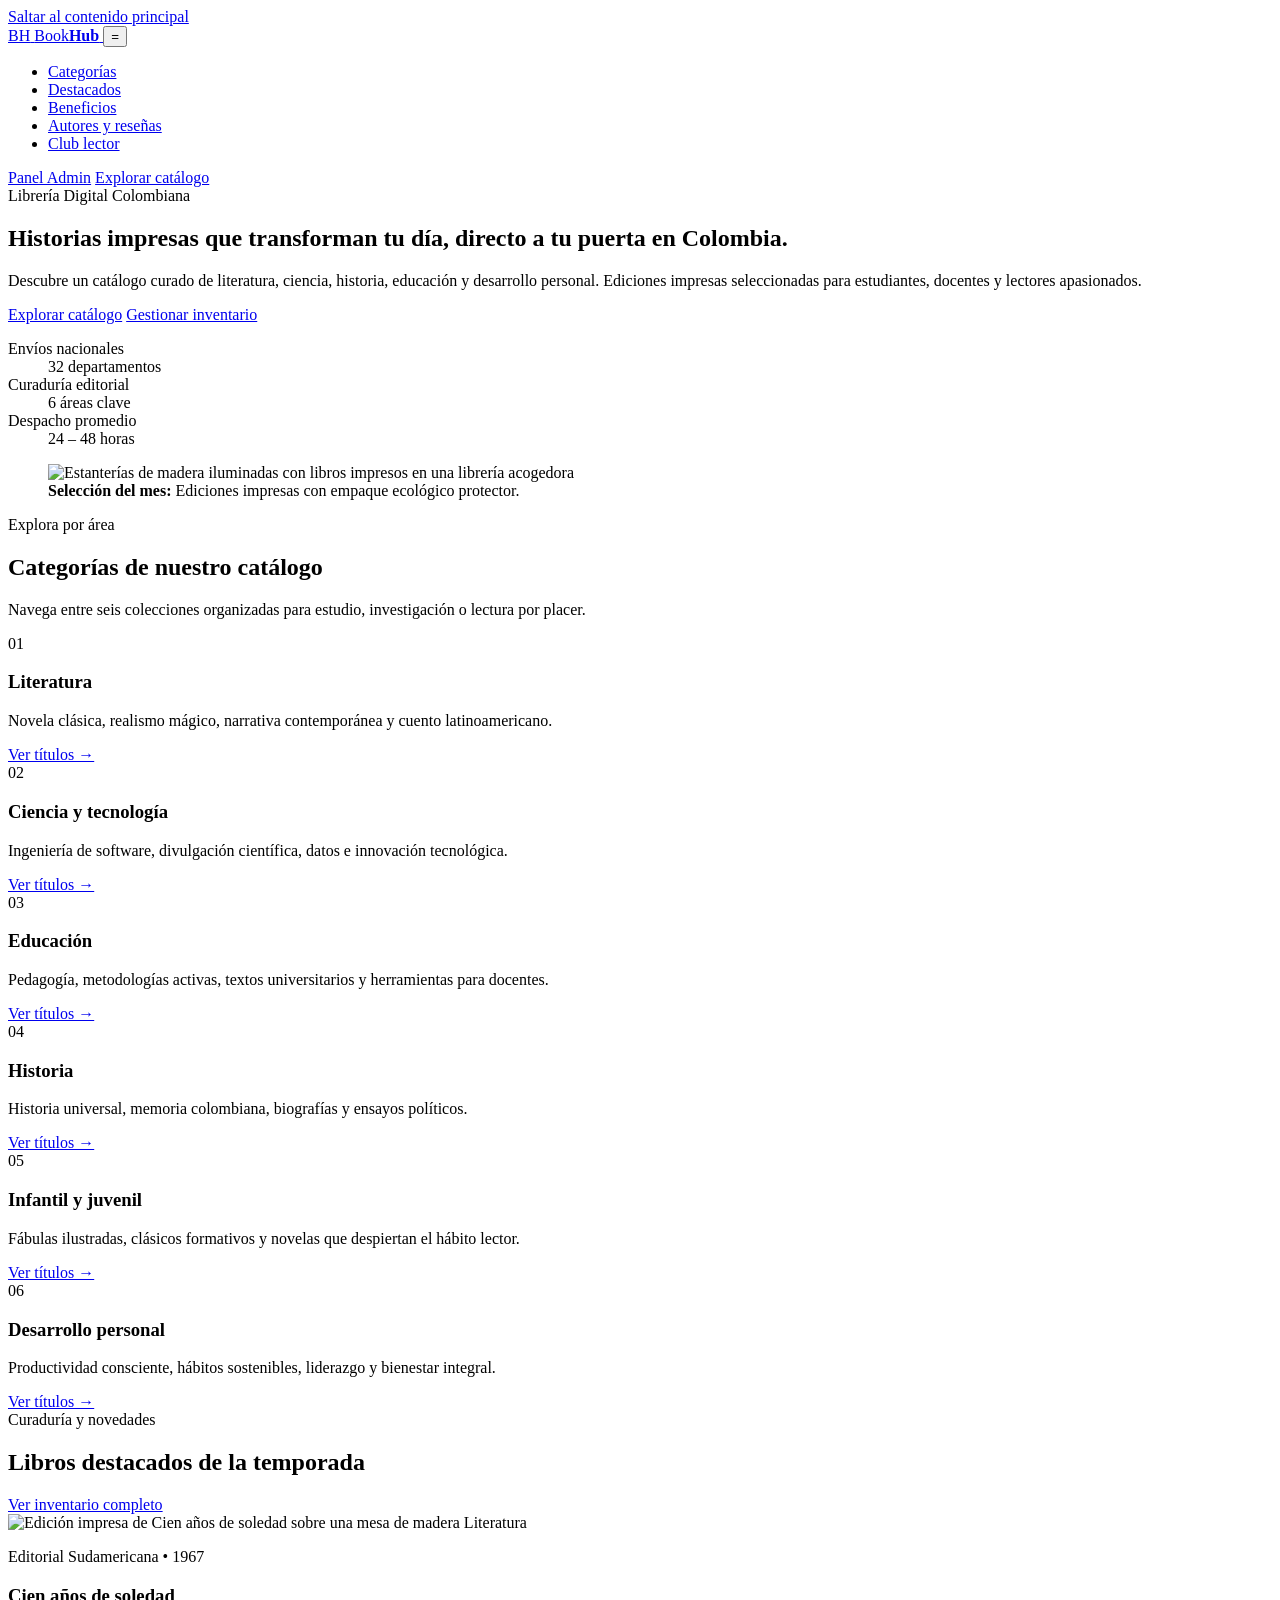
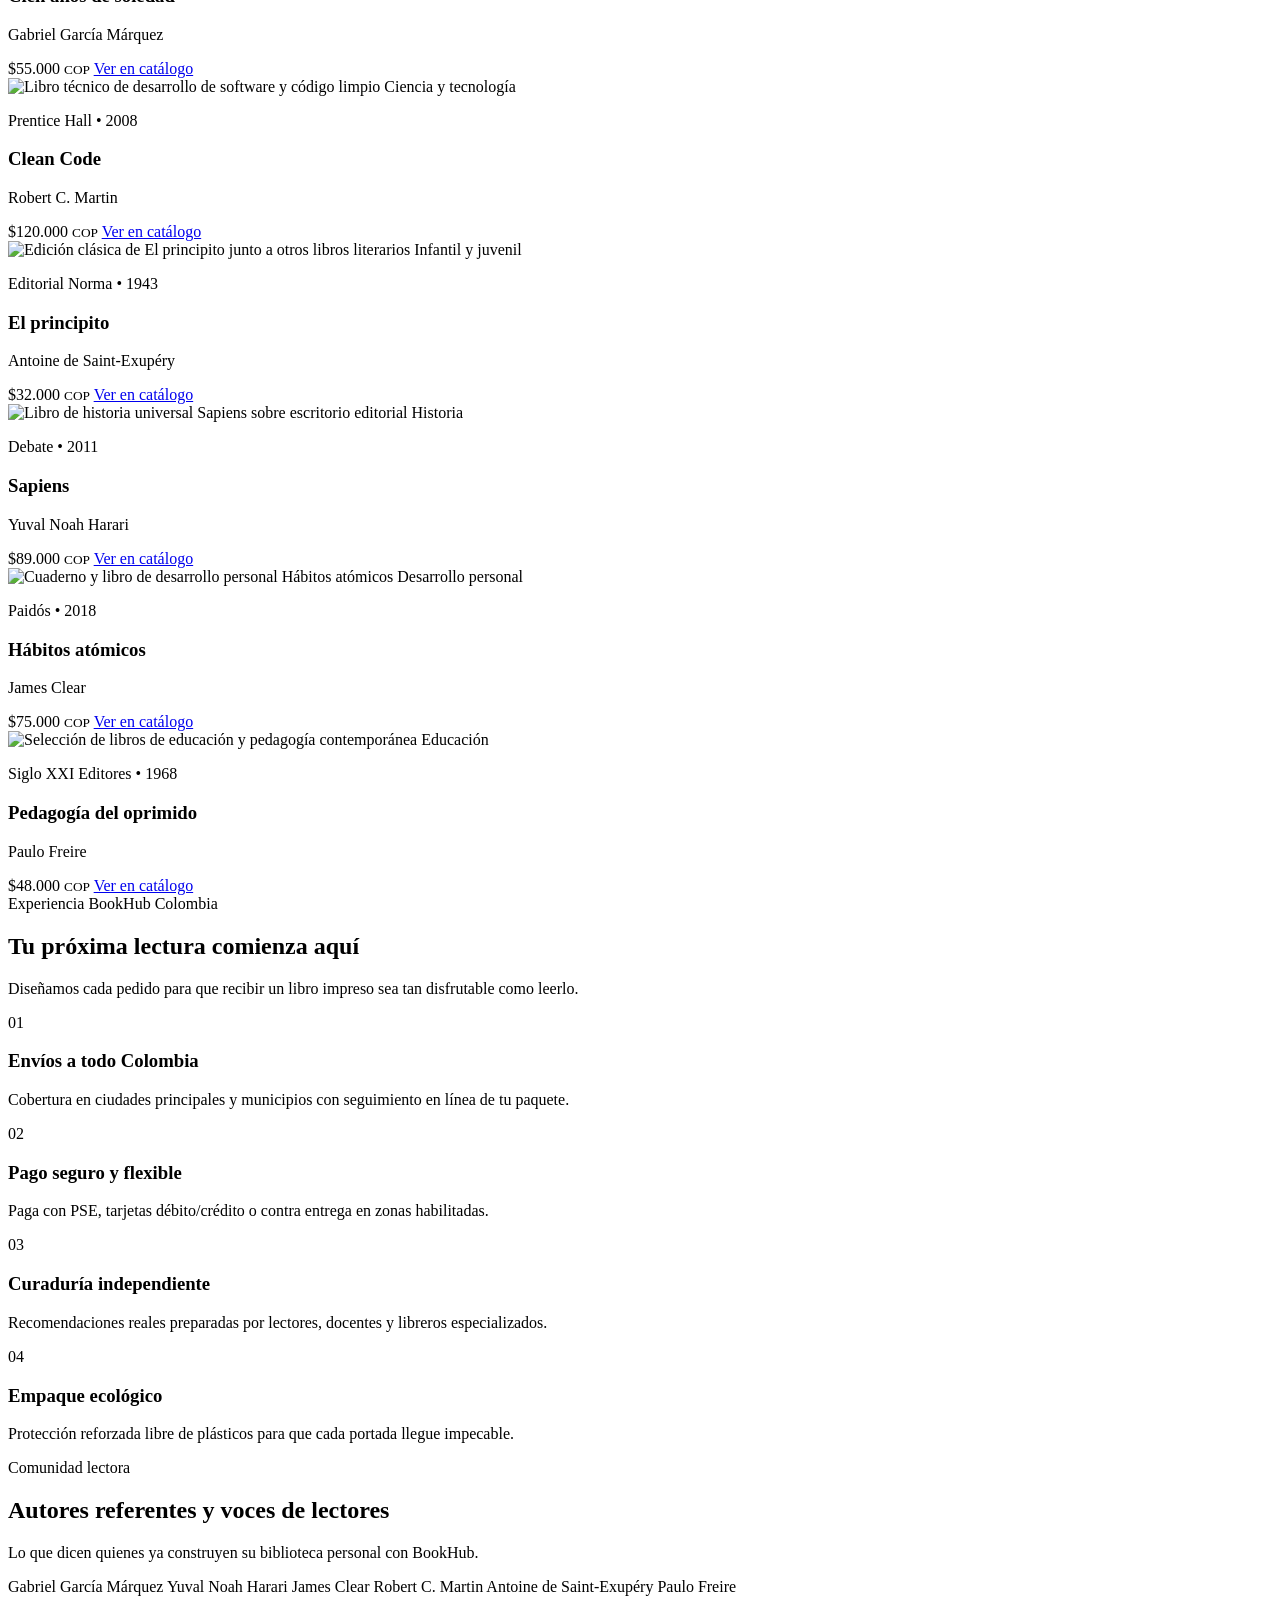
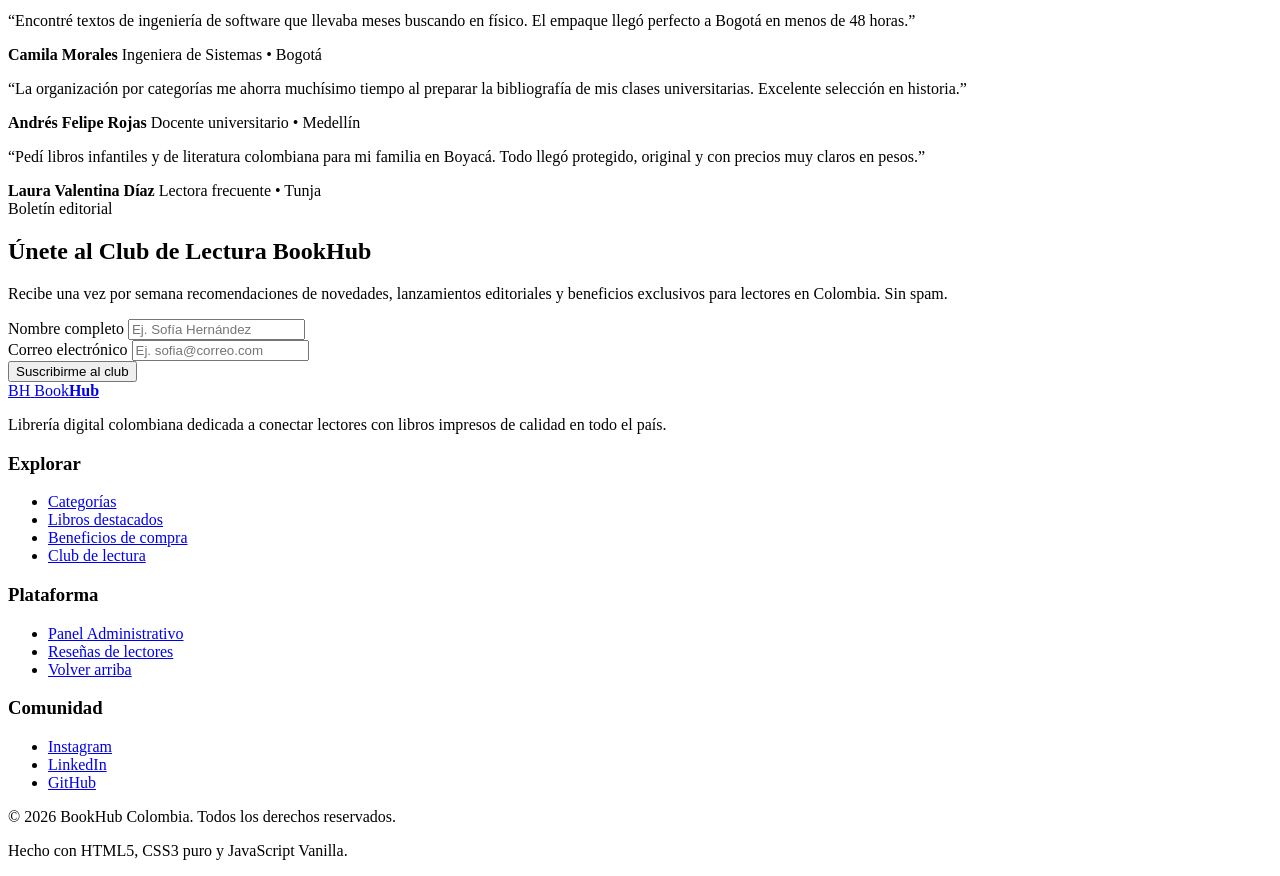
==== index.html @ 0e3d7b78 "feat: index.html" ====
<!DOCTYPE html>
<html lang="es">
<head>
  <meta charset="UTF-8">
  <meta name="viewport" content="width=device-width, initial-scale=1.0">
  <meta name="description" content="BookHub: librería digital colombiana de libros impresos. Explora literatura, ciencia, historia, educación y desarrollo personal con envíos a todo Colombia.">
  <title>BookHub | Librería Digital Colombiana</title>

  <!-- Google Fonts: Playfair Display (Serif editorial) + Plus Jakarta Sans (UI limpia) -->
  <link rel="preconnect" href="https://fonts.googleapis.com">
  <link rel="preconnect" href="https://fonts.gstatic.com" crossorigin>
  <link href="https://fonts.googleapis.com/css2?family=Playfair+Display:ital,wght@0,600;0,700;1,600&family=Plus+Jakarta+Sans:wght@400;500;600;700&display=swap" rel="stylesheet">

  <link rel="stylesheet" href="styles.css">
</head>
<body>
  <a href="#contenido-principal" class="skip-link">Saltar al contenido principal</a>

  <!-- HEADER -->
  <header class="site-header" id="inicio">
    <div class="container header-inner">
      <a href="index.html" class="brand-logo" aria-label="BookHub - Inicio">
        <span class="brand-mark" aria-hidden="true">BH</span>
        <span class="brand-text">Book<strong>Hub</strong></span>
      </a>

      <button
        type="button"
        class="menu-toggle"
        id="landing-menu-toggle"
        aria-label="Abrir menú de navegación"
        aria-expanded="false"
        aria-controls="landing-nav"
      >
        <span class="menu-toggle-icon" aria-hidden="true">=</span>
      </button>

      <nav class="main-nav" id="landing-nav" aria-label="Navegación principal">
        <ul class="nav-list">
          <li><a href="#categorias" class="nav-link">Categorías</a></li>
          <li><a href="#destacados" class="nav-link">Destacados</a></li>
          <li><a href="#beneficios" class="nav-link">Beneficios</a></li>
          <li><a href="#resenas" class="nav-link">Autores y reseñas</a></li>
          <li><a href="#suscripcion" class="nav-link">Club lector</a></li>
        </ul>

        <div class="nav-actions">
          <a href="dashboard.html" class="btn btn-outline btn-sm">Panel Admin</a>
          <a href="#destacados" class="btn btn-primary btn-sm">Explorar catálogo</a>
        </div>
      </nav>
    </div>
  </header>

  <!-- CONTENIDO PRINCIPAL -->
  <main id="contenido-principal">
    <!-- HERO EDITORIAL -->
    <section class="hero-section" aria-labelledby="hero-titulo">
      <div class="container hero-grid">
        <div class="hero-content">
          <span class="eyebrow">Librería Digital Colombiana</span>
          <h1 id="hero-titulo" class="hero-title">
            Historias impresas que transforman tu día, directo a tu puerta en Colombia.
          </h1>
          <p class="hero-subtitle">
            Descubre un catálogo curado de literatura, ciencia, historia, educación y desarrollo personal.
            Ediciones impresas seleccionadas para estudiantes, docentes y lectores apasionados.
          </p>

          <div class="hero-actions">
            <a href="#destacados" class="btn btn-primary">Explorar catálogo</a>
            <a href="dashboard.html" class="btn btn-secondary">Gestionar inventario</a>
          </div>

          <dl class="hero-metrics" aria-label="Indicadores de confianza de BookHub">
            <div class="metric-item">
              <dt>Envíos nacionales</dt>
              <dd>32 departamentos</dd>
            </div>
            <div class="metric-item">
              <dt>Curaduría editorial</dt>
              <dd>6 áreas clave</dd>
            </div>
            <div class="metric-item">
              <dt>Despacho promedio</dt>
              <dd>24 – 48 horas</dd>
            </div>
          </dl>
        </div>

        <figure class="hero-media">
          <img
            src="https://images.unsplash.com/photo-1507842217343-583bb7270b66?auto=format&fit=crop&w=1000&q=80"
            alt="Estanterías de madera iluminadas con libros impresos en una librería acogedora"
            class="hero-image"
            width="600"
            height="720"
          >
          <figcaption class="hero-caption">
            <strong>Selección del mes:</strong> Ediciones impresas con empaque ecológico protector.
          </figcaption>
        </figure>
      </div>
    </section>

    <!-- CATEGORÍAS (6 GÉNEROS OBLIGATORIOS) -->
    <section class="section section-surface" id="categorias" aria-labelledby="categorias-titulo">
      <div class="container">
        <div class="section-header">
          <span class="eyebrow">Explora por área</span>
          <h2 id="categorias-titulo" class="section-title">Categorías de nuestro catálogo</h2>
          <p class="section-description">
            Navega entre seis colecciones organizadas para estudio, investigación o lectura por placer.
          </p>
        </div>

        <div class="categories-grid">
          <article class="category-card">
            <span class="category-icon" aria-hidden="true">01</span>
            <h3 class="category-title">Literatura</h3>
            <p class="category-text">Novela clásica, realismo mágico, narrativa contemporánea y cuento latinoamericano.</p>
            <a href="#destacados" class="category-link">Ver títulos &rarr;</a>
          </article>

          <article class="category-card">
            <span class="category-icon" aria-hidden="true">02</span>
            <h3 class="category-title">Ciencia y tecnología</h3>
            <p class="category-text">Ingeniería de software, divulgación científica, datos e innovación tecnológica.</p>
            <a href="#destacados" class="category-link">Ver títulos &rarr;</a>
          </article>

          <article class="category-card">
            <span class="category-icon" aria-hidden="true">03</span>
            <h3 class="category-title">Educación</h3>
            <p class="category-text">Pedagogía, metodologías activas, textos universitarios y herramientas para docentes.</p>
            <a href="#destacados" class="category-link">Ver títulos &rarr;</a>
          </article>

          <article class="category-card">
            <span class="category-icon" aria-hidden="true">04</span>
            <h3 class="category-title">Historia</h3>
            <p class="category-text">Historia universal, memoria colombiana, biografías y ensayos políticos.</p>
            <a href="#destacados" class="category-link">Ver títulos &rarr;</a>
          </article>

          <article class="category-card">
            <span class="category-icon" aria-hidden="true">05</span>
            <h3 class="category-title">Infantil y juvenil</h3>
            <p class="category-text">Fábulas ilustradas, clásicos formativos y novelas que despiertan el hábito lector.</p>
            <a href="#destacados" class="category-link">Ver títulos &rarr;</a>
          </article>

          <article class="category-card">
            <span class="category-icon" aria-hidden="true">06</span>
            <h3 class="category-title">Desarrollo personal</h3>
            <p class="category-text">Productividad consciente, hábitos sostenibles, liderazgo y bienestar integral.</p>
            <a href="#destacados" class="category-link">Ver títulos &rarr;</a>
          </article>
        </div>
      </div>
    </section>

    <!-- LIBROS DESTACADOS Y NOVEDADES -->
    <section class="section" id="destacados" aria-labelledby="destacados-titulo">
      <div class="container">
        <div class="section-header section-header-split">
          <div>
            <span class="eyebrow">Curaduría y novedades</span>
            <h2 id="destacados-titulo" class="section-title">Libros destacados de la temporada</h2>
          </div>
          <a href="dashboard.html" class="btn btn-outline">Ver inventario completo</a>
        </div>

        <div class="books-grid">
          <article class="book-card">
            <div class="book-cover-wrapper">
              <img
                src="https://images.unsplash.com/photo-1544947950-fa07a98d237f?auto=format&fit=crop&w=600&q=80"
                alt="Edición impresa de Cien años de soledad sobre una mesa de madera"
                class="book-cover"
                loading="lazy"
              >
              <span class="book-badge">Literatura</span>
            </div>
            <div class="book-body">
              <p class="book-meta">Editorial Sudamericana &bull; 1967</p>
              <h3 class="book-title">Cien años de soledad</h3>
              <p class="book-author">Gabriel García Márquez</p>
              <div class="book-footer">
                <span class="book-price">$55.000 <small>COP</small></span>
                <a href="dashboard.html" class="btn btn-primary btn-xs">Ver en catálogo</a>
              </div>
            </div>
          </article>

          <article class="book-card">
            <div class="book-cover-wrapper">
              <img
                src="https://images.unsplash.com/photo-1515879218367-8466d910aaa4?auto=format&fit=crop&w=600&q=80"
                alt="Libro técnico de desarrollo de software y código limpio"
                class="book-cover"
                loading="lazy"
              >
              <span class="book-badge">Ciencia y tecnología</span>
            </div>
            <div class="book-body">
              <p class="book-meta">Prentice Hall &bull; 2008</p>
              <h3 class="book-title">Clean Code</h3>
              <p class="book-author">Robert C. Martin</p>
              <div class="book-footer">
                <span class="book-price">$120.000 <small>COP</small></span>
                <a href="dashboard.html" class="btn btn-primary btn-xs">Ver en catálogo</a>
              </div>
            </div>
          </article>

          <article class="book-card">
            <div class="book-cover-wrapper">
              <img
                src="https://images.unsplash.com/photo-1512820790803-83ca734da794?auto=format&fit=crop&w=600&q=80"
                alt="Edición clásica de El principito junto a otros libros literarios"
                class="book-cover"
                loading="lazy"
              >
              <span class="book-badge">Infantil y juvenil</span>
            </div>
            <div class="book-body">
              <p class="book-meta">Editorial Norma &bull; 1943</p>
              <h3 class="book-title">El principito</h3>
              <p class="book-author">Antoine de Saint-Exupéry</p>
              <div class="book-footer">
                <span class="book-price">$32.000 <small>COP</small></span>
                <a href="dashboard.html" class="btn btn-primary btn-xs">Ver en catálogo</a>
              </div>
            </div>
          </article>

          <article class="book-card">
            <div class="book-cover-wrapper">
              <img
                src="https://images.unsplash.com/photo-1461360370896-922624d12aa1?auto=format&fit=crop&w=600&q=80"
                alt="Libro de historia universal Sapiens sobre escritorio editorial"
                class="book-cover"
                loading="lazy"
              >
              <span class="book-badge">Historia</span>
            </div>
            <div class="book-body">
              <p class="book-meta">Debate &bull; 2011</p>
              <h3 class="book-title">Sapiens</h3>
              <p class="book-author">Yuval Noah Harari</p>
              <div class="book-footer">
                <span class="book-price">$89.000 <small>COP</small></span>
                <a href="dashboard.html" class="btn btn-primary btn-xs">Ver en catálogo</a>
              </div>
            </div>
          </article>

          <article class="book-card">
            <div class="book-cover-wrapper">
              <img
                src="https://images.unsplash.com/photo-1455390582262-044cdead277a?auto=format&fit=crop&w=600&q=80"
                alt="Cuaderno y libro de desarrollo personal Hábitos atómicos"
                class="book-cover"
                loading="lazy"
              >
              <span class="book-badge">Desarrollo personal</span>
            </div>
            <div class="book-body">
              <p class="book-meta">Paidós &bull; 2018</p>
              <h3 class="book-title">Hábitos atómicos</h3>
              <p class="book-author">James Clear</p>
              <div class="book-footer">
                <span class="book-price">$75.000 <small>COP</small></span>
                <a href="dashboard.html" class="btn btn-primary btn-xs">Ver en catálogo</a>
              </div>
            </div>
          </article>

          <article class="book-card">
            <div class="book-cover-wrapper">
              <img
                src="https://images.unsplash.com/photo-1524995997946-a1c2e315a42f?auto=format&fit=crop&w=600&q=80"
                alt="Selección de libros de educación y pedagogía contemporánea"
                class="book-cover"
                loading="lazy"
              >
              <span class="book-badge">Educación</span>
            </div>
            <div class="book-body">
              <p class="book-meta">Siglo XXI Editores &bull; 1968</p>
              <h3 class="book-title">Pedagogía del oprimido</h3>
              <p class="book-author">Paulo Freire</p>
              <div class="book-footer">
                <span class="book-price">$48.000 <small>COP</small></span>
                <a href="dashboard.html" class="btn btn-primary btn-xs">Ver en catálogo</a>
              </div>
            </div>
          </article>
        </div>
      </div>
    </section>

    <!-- BLOQUE: TU PRÓXIMA LECTURA COMIENZA AQUÍ -->
    <section class="section section-dark" id="beneficios" aria-labelledby="beneficios-titulo">
      <div class="container">
        <div class="section-header section-header-center">
          <span class="eyebrow eyebrow-light">Experiencia BookHub Colombia</span>
          <h2 id="beneficios-titulo" class="section-title">Tu próxima lectura comienza aquí</h2>
          <p class="section-description">
            Diseñamos cada pedido para que recibir un libro impreso sea tan disfrutable como leerlo.
          </p>
        </div>

        <div class="benefits-grid">
          <article class="benefit-card">
            <span class="benefit-number" aria-hidden="true">01</span>
            <h3 class="benefit-title">Envíos a todo Colombia</h3>
            <p class="benefit-text">Cobertura en ciudades principales y municipios con seguimiento en línea de tu paquete.</p>
          </article>

          <article class="benefit-card">
            <span class="benefit-number" aria-hidden="true">02</span>
            <h3 class="benefit-title">Pago seguro y flexible</h3>
            <p class="benefit-text">Paga con PSE, tarjetas débito/crédito o contra entrega en zonas habilitadas.</p>
          </article>

          <article class="benefit-card">
            <span class="benefit-number" aria-hidden="true">03</span>
            <h3 class="benefit-title">Curaduría independiente</h3>
            <p class="benefit-text">Recomendaciones reales preparadas por lectores, docentes y libreros especializados.</p>
          </article>

          <article class="benefit-card">
            <span class="benefit-number" aria-hidden="true">04</span>
            <h3 class="benefit-title">Empaque ecológico</h3>
            <p class="benefit-text">Protección reforzada libre de plásticos para que cada portada llegue impecable.</p>
          </article>
        </div>
      </div>
    </section>

    <!-- AUTORES Y RESEÑAS DE LECTORES -->
    <section class="section section-surface" id="resenas" aria-labelledby="resenas-titulo">
      <div class="container">
        <div class="section-header">
          <span class="eyebrow">Comunidad lectora</span>
          <h2 id="resenas-titulo" class="section-title">Autores referentes y voces de lectores</h2>
          <p class="section-description">
            Lo que dicen quienes ya construyen su biblioteca personal con BookHub.
          </p>
        </div>

        <div class="authors-strip" aria-label="Autores destacados en el catálogo">
          <span class="author-pill">Gabriel García Márquez</span>
          <span class="author-pill">Yuval Noah Harari</span>
          <span class="author-pill">James Clear</span>
          <span class="author-pill">Robert C. Martin</span>
          <span class="author-pill">Antoine de Saint-Exupéry</span>
          <span class="author-pill">Paulo Freire</span>
        </div>

        <div class="reviews-grid">
          <article class="review-card">
            <p class="review-quote">
              “Encontré textos de ingeniería de software que llevaba meses buscando en físico. El empaque llegó perfecto a Bogotá en menos de 48 horas.”
            </p>
            <footer class="review-author">
              <strong>Camila Morales</strong>
              <span>Ingeniera de Sistemas &bull; Bogotá</span>
            </footer>
          </article>

          <article class="review-card">
            <p class="review-quote">
              “La organización por categorías me ahorra muchísimo tiempo al preparar la bibliografía de mis clases universitarias. Excelente selección en historia.”
            </p>
            <footer class="review-author">
              <strong>Andrés Felipe Rojas</strong>
              <span>Docente universitario &bull; Medellín</span>
            </footer>
          </article>

          <article class="review-card">
            <p class="review-quote">
              “Pedí libros infantiles y de literatura colombiana para mi familia en Boyacá. Todo llegó protegido, original y con precios muy claros en pesos.”
            </p>
            <footer class="review-author">
              <strong>Laura Valentina Díaz</strong>
              <span>Lectora frecuente &bull; Tunja</span>
            </footer>
          </article>
        </div>
      </div>
    </section>

    <!-- FORMULARIO DE SUSCRIPCIÓN -->
    <section class="section" id="suscripcion" aria-labelledby="suscripcion-titulo">
      <div class="container">
        <div class="newsletter-box">
          <div class="newsletter-content">
            <span class="eyebrow">Boletín editorial</span>
            <h2 id="suscripcion-titulo" class="section-title">Únete al Club de Lectura BookHub</h2>
            <p class="section-description">
              Recibe una vez por semana recomendaciones de novedades, lanzamientos editoriales y beneficios exclusivos para lectores en Colombia. Sin spam.
            </p>
          </div>

          <form class="newsletter-form" id="form-suscripcion" novalidate>
            <div class="form-group">
              <label for="suscriptor-nombre" class="form-label">Nombre completo</label>
              <input
                type="text"
                id="suscriptor-nombre"
                name="nombre"
                class="form-input"
                placeholder="Ej. Sofía Hernández"
                minlength="3"
                required
                aria-describedby="error-nombre"
              >
              <span class="form-error" id="error-nombre" role="alert"></span>
            </div>

            <div class="form-group">
              <label for="suscriptor-correo" class="form-label">Correo electrónico</label>
              <input
                type="email"
                id="suscriptor-correo"
                name="correo"
                class="form-input"
                placeholder="Ej. sofia@correo.com"
                required
                aria-describedby="error-correo"
              >
              <span class="form-error" id="error-correo" role="alert"></span>
            </div>

            <button type="submit" class="btn btn-primary btn-block">Suscribirme al club</button>
          </form>
        </div>
      </div>
    </section>
  </main>

  <!-- FOOTER -->
  <footer class="site-footer">
    <div class="container footer-grid">
      <div class="footer-brand">
        <a href="index.html" class="brand-logo brand-logo-light">
          <span class="brand-mark" aria-hidden="true">BH</span>
          <span class="brand-text">Book<strong>Hub</strong></span>
        </a>
        <p class="footer-description">
          Librería digital colombiana dedicada a conectar lectores con libros impresos de calidad en todo el país.
        </p>
      </div>

      <div class="footer-col">
        <h3 class="footer-heading">Explorar</h3>
        <ul class="footer-links">
          <li><a href="#categorias">Categorías</a></li>
          <li><a href="#destacados">Libros destacados</a></li>
          <li><a href="#beneficios">Beneficios de compra</a></li>
          <li><a href="#suscripcion">Club de lectura</a></li>
        </ul>
      </div>

      <div class="footer-col">
        <h3 class="footer-heading">Plataforma</h3>
        <ul class="footer-links">
          <li><a href="dashboard.html">Panel Administrativo</a></li>
          <li><a href="#resenas">Reseñas de lectores</a></li>
          <li><a href="#inicio">Volver arriba</a></li>
        </ul>
      </div>

      <div class="footer-col">
        <h3 class="footer-heading">Comunidad</h3>
        <ul class="footer-links">
          <li><a href="https://instagram.com" target="_blank" rel="noopener noreferrer">Instagram</a></li>
          <li><a href="https://linkedin.com" target="_blank" rel="noopener noreferrer">LinkedIn</a></li>
          <li><a href="https://github.com" target="_blank" rel="noopener noreferrer">GitHub</a></li>
        </ul>
      </div>
    </div>

    <div class="container footer-bottom">
      <p>&copy; 2026 BookHub Colombia. Todos los derechos reservados.</p>
      <p>Hecho con HTML5, CSS3 puro y JavaScript Vanilla.</p>
    </div>
  </footer>

  <!-- CONTENEDOR DE NOTIFICACIONES TOAST -->
  <div class="toast-container" id="toast-container" aria-live="polite" aria-atomic="true"></div>

  <script src="landing.js" defer></script>
</body>
</html>
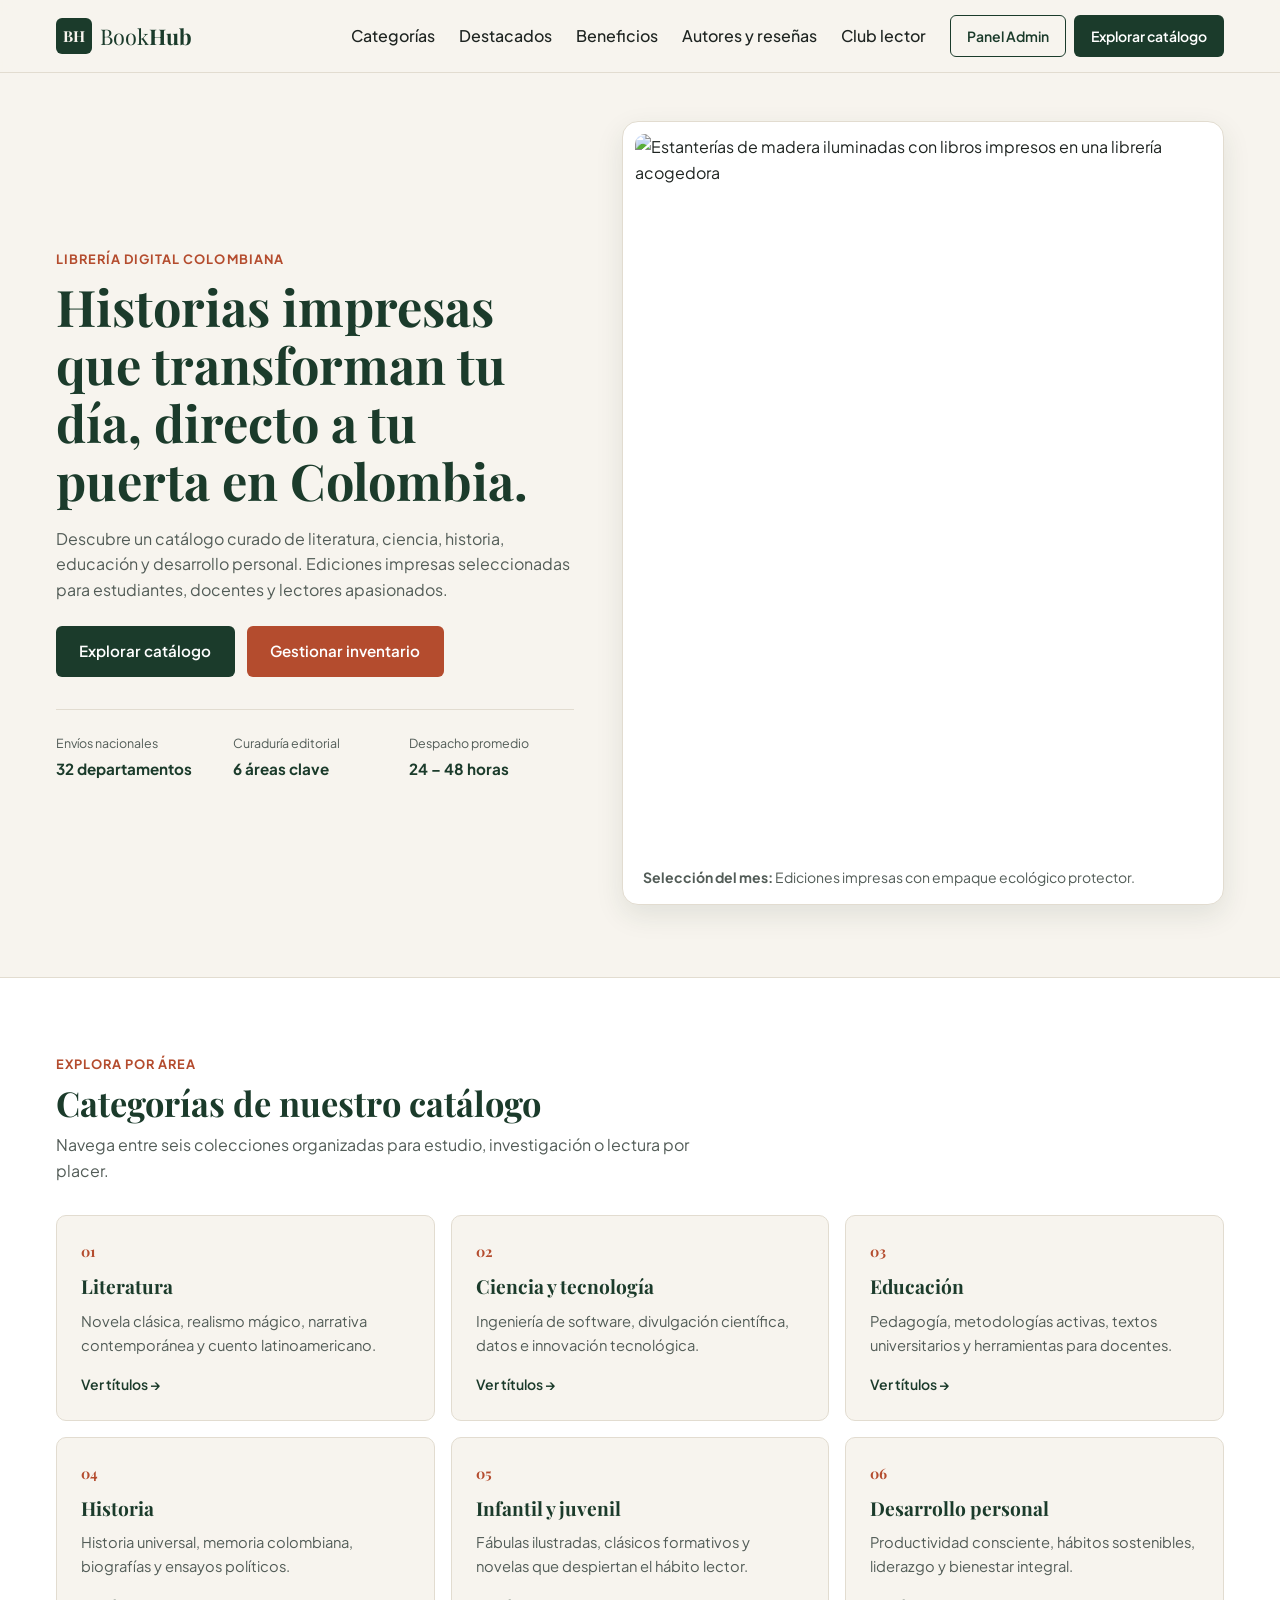
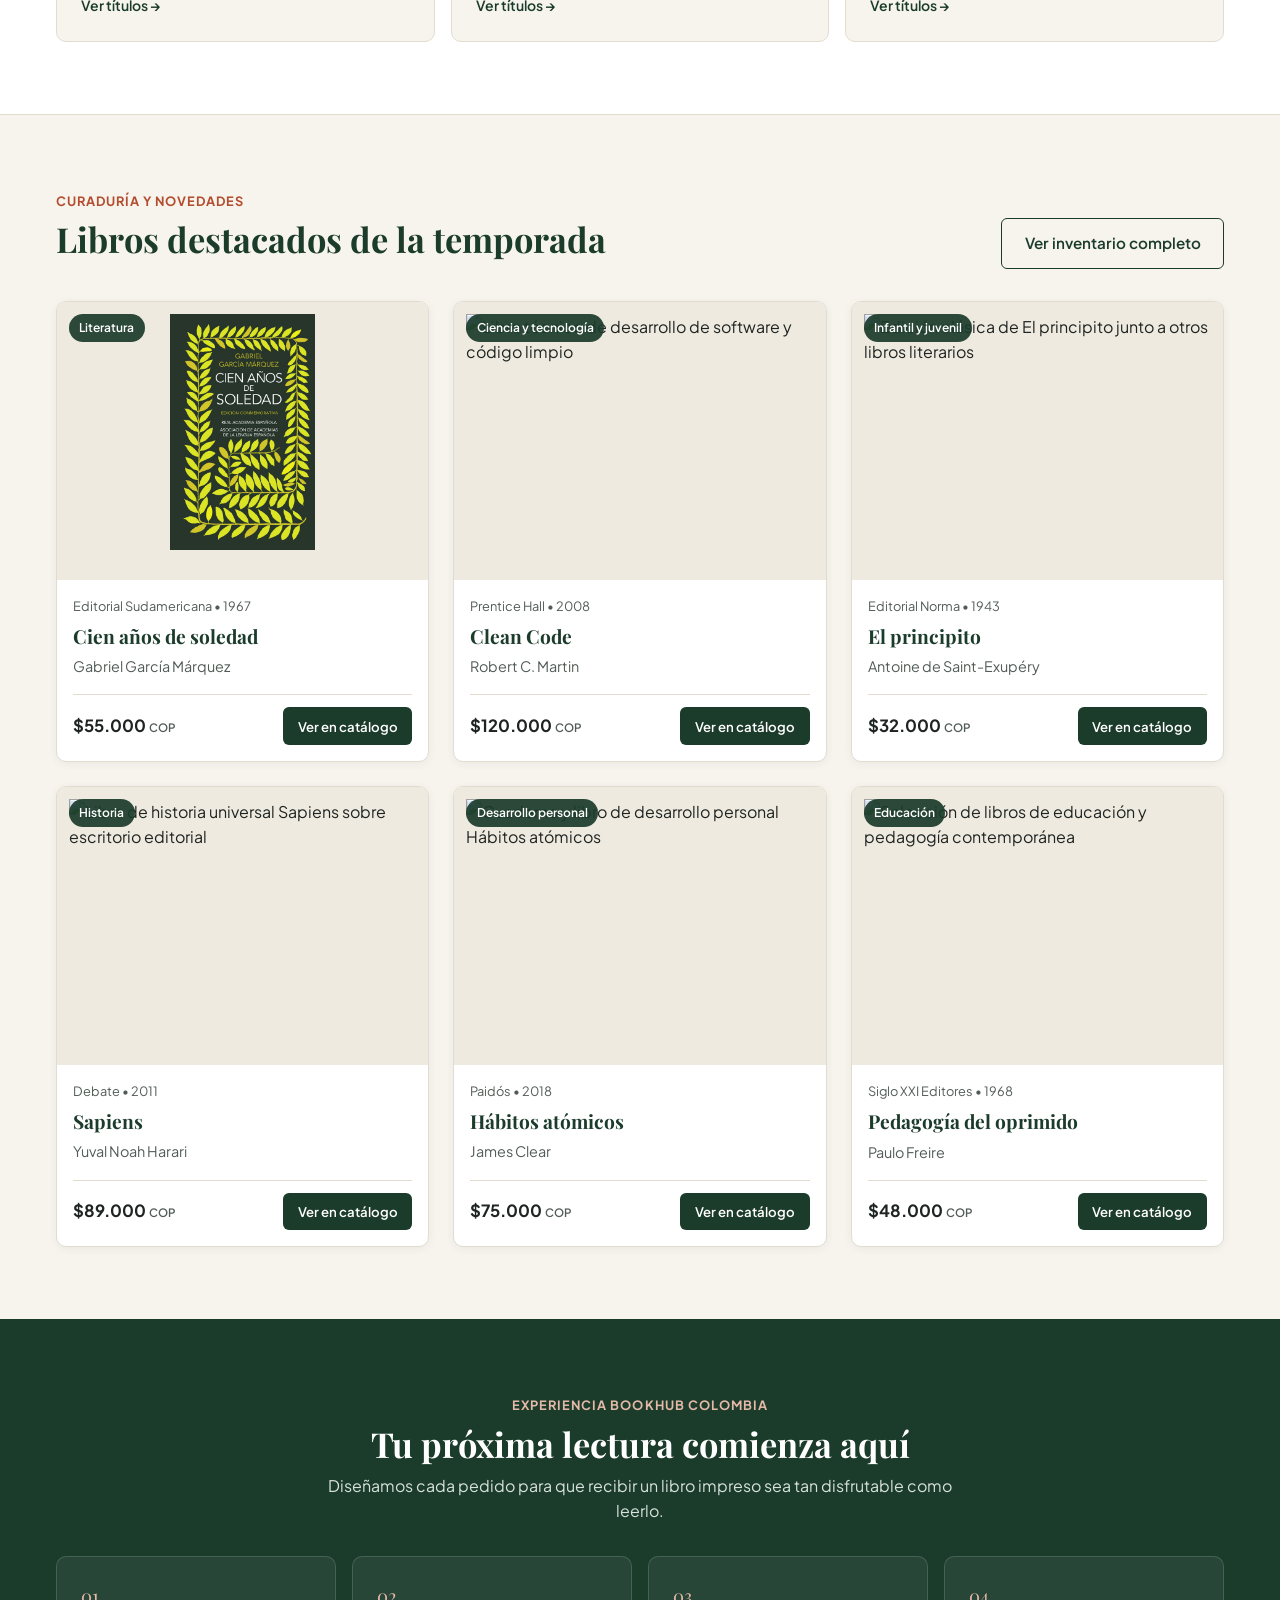
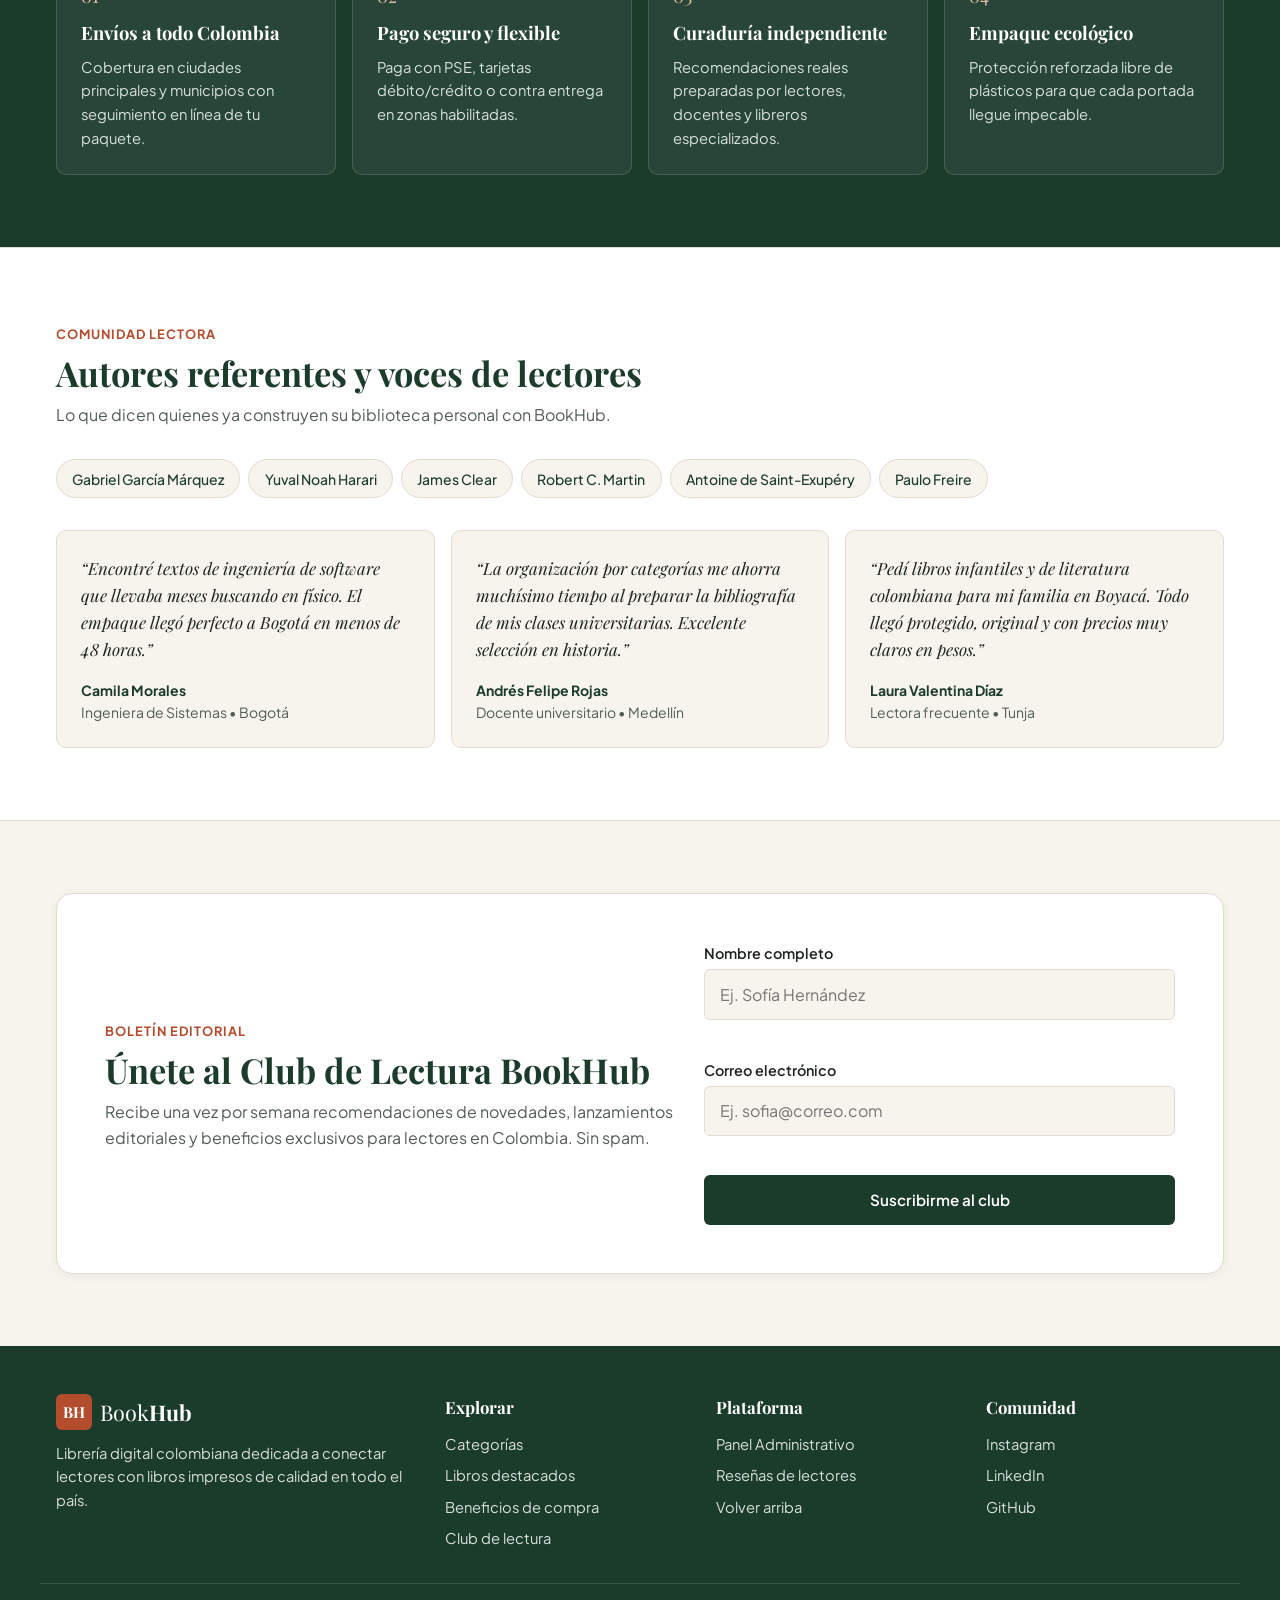
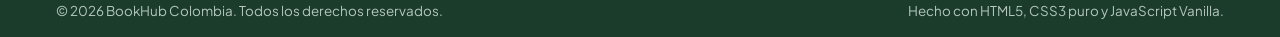
==== commit 1abd2c80: "feat: carpeta_img" ====
--- a/index.html
+++ b/index.html
@@ -175,7 +175,7 @@
           <article class="book-card">
             <div class="book-cover-wrapper">
               <img
-                src="https://images.unsplash.com/photo-1544947950-fa07a98d237f?auto=format&fit=crop&w=600&q=80"
+                src="img/cien-anos.jpg"
                 alt="Edición impresa de Cien años de soledad sobre una mesa de madera"
                 class="book-cover"
                 loading="lazy"
--- a/styles.css
+++ b/styles.css
@@ -0,0 +1,982 @@
+/* =========================================================
+   BOOKHUB — SISTEMA DE DISEÑO EDITORIAL (MOBILE-FIRST)
+   ========================================================= */
+
+:root {
+  /* Paleta Editorial */
+  --color-bg: #F7F4EE;
+  --color-surface: #FFFFFF;
+  --color-primary: #1B3B2B;
+  --color-primary-hover: #12291E;
+  --color-accent: #B44C2E;
+  --color-accent-hover: #963C22;
+  --color-text: #1E2421;
+  --color-text-muted: #525C57;
+  --color-border: #E2DCD0;
+  --color-surface-alt: #EFEAE0;
+
+  /* Estados semánticos */
+  --color-success: #1E6F50;
+  --color-success-bg: #E7F5EE;
+  --color-warning: #9A6700;
+  --color-warning-bg: #FFF5D6;
+  --color-danger: #B42318;
+  --color-danger-bg: #FDECEB;
+
+  /* Tipografía */
+  --font-serif: "Playfair Display", Georgia, "Times New Roman", serif;
+  --font-sans: "Plus Jakarta Sans", -apple-system, BlinkMacSystemFont, "Segoe UI", sans-serif;
+
+  /* Espaciados */
+  --space-1: 0.25rem;
+  --space-2: 0.5rem;
+  --space-3: 0.75rem;
+  --space-4: 1rem;
+  --space-5: 1.5rem;
+  --space-6: 2rem;
+  --space-7: 3rem;
+  --space-8: 4.5rem;
+
+  /* Radios y sombras */
+  --radius-sm: 6px;
+  --radius-md: 10px;
+  --radius-lg: 16px;
+  --radius-pill: 999px;
+  --shadow-sm: 0 2px 8px rgba(27, 59, 43, 0.06);
+  --shadow-md: 0 10px 28px rgba(27, 59, 43, 0.1);
+  --transition-base: 0.22s ease;
+  --container-max: 1200px;
+}
+
+/* Reset moderno */
+*,
+*::before,
+*::after {
+  box-sizing: border-box;
+}
+
+html {
+  scroll-behavior: smooth;
+}
+
+body {
+  margin: 0;
+  font-family: var(--font-sans);
+  font-size: 1rem;
+  line-height: 1.6;
+  color: var(--color-text);
+  background-color: var(--color-bg);
+  -webkit-font-smoothing: antialiased;
+}
+
+img {
+  display: block;
+  max-width: 100%;
+}
+
+a {
+  color: inherit;
+  text-decoration: none;
+}
+
+button,
+input,
+select {
+  font: inherit;
+}
+
+:focus-visible {
+  outline: 2px solid var(--color-accent);
+  outline-offset: 3px;
+}
+
+/* Accesibilidad: Skip link */
+.skip-link {
+  position: absolute;
+  top: -100px;
+  left: var(--space-4);
+  background-color: var(--color-primary);
+  color: var(--color-surface);
+  padding: var(--space-2) var(--space-4);
+  border-radius: var(--radius-sm);
+  z-index: 1000;
+  transition: top var(--transition-base);
+}
+
+.skip-link:focus {
+  top: var(--space-4);
+}
+
+/* Contenedor */
+.container {
+  width: 100%;
+  max-width: var(--container-max);
+  margin-inline: auto;
+  padding-inline: var(--space-4);
+}
+
+/* =========================================================
+   BOTONES Y ELEMENTOS REUTILIZABLES
+   ========================================================= */
+
+.btn {
+  display: inline-flex;
+  align-items: center;
+  justify-content: center;
+  gap: var(--space-2);
+  padding: 0.75rem 1.4rem;
+  border-radius: var(--radius-sm);
+  border: 1.5px solid transparent;
+  font-weight: 600;
+  font-size: 0.95rem;
+  cursor: pointer;
+  transition: background-color var(--transition-base), color var(--transition-base), border-color var(--transition-base), transform var(--transition-base);
+}
+
+.btn:hover {
+  transform: translateY(-1px);
+}
+
+.btn-primary {
+  background-color: var(--color-primary);
+  color: var(--color-surface);
+}
+
+.btn-primary:hover {
+  background-color: var(--color-primary-hover);
+}
+
+.btn-secondary {
+  background-color: var(--color-accent);
+  color: var(--color-surface);
+}
+
+.btn-secondary:hover {
+  background-color: var(--color-accent-hover);
+}
+
+.btn-outline {
+  background-color: transparent;
+  color: var(--color-primary);
+  border-color: var(--color-primary);
+}
+
+.btn-outline:hover {
+  background-color: var(--color-primary);
+  color: var(--color-surface);
+}
+
+.btn-sm {
+  padding: 0.55rem 1rem;
+  font-size: 0.875rem;
+}
+
+.btn-xs {
+  padding: 0.45rem 0.85rem;
+  font-size: 0.825rem;
+}
+
+.btn-block {
+  width: 100%;
+}
+
+.eyebrow {
+  display: inline-block;
+  font-size: 0.8rem;
+  font-weight: 700;
+  letter-spacing: 0.08em;
+  text-transform: uppercase;
+  color: var(--color-accent);
+  margin-bottom: var(--space-2);
+}
+
+.eyebrow-light {
+  color: #E5B9A8;
+}
+
+/* =========================================================
+   HEADER Y NAVEGACIÓN
+   ========================================================= */
+
+.site-header {
+  position: sticky;
+  top: 0;
+  z-index: 100;
+  background-color: rgba(247, 244, 238, 0.95);
+  backdrop-filter: blur(8px);
+  border-bottom: 1px solid var(--color-border);
+}
+
+.header-inner {
+  display: flex;
+  align-items: center;
+  justify-content: space-between;
+  min-height: 72px;
+  gap: var(--space-4);
+}
+
+.brand-logo {
+  display: inline-flex;
+  align-items: center;
+  gap: var(--space-2);
+  font-family: var(--font-serif);
+  font-size: 1.35rem;
+  color: var(--color-primary);
+}
+
+.brand-mark {
+  display: inline-flex;
+  align-items: center;
+  justify-content: center;
+  width: 36px;
+  height: 36px;
+  border-radius: var(--radius-sm);
+  background-color: var(--color-primary);
+  color: var(--color-bg);
+  font-family: var(--font-serif);
+  font-size: 0.95rem;
+  font-weight: 700;
+}
+
+.brand-logo-light {
+  color: var(--color-surface);
+}
+
+.brand-logo-light .brand-mark {
+  background-color: var(--color-accent);
+  color: var(--color-surface);
+}
+
+.menu-toggle {
+  display: inline-flex;
+  align-items: center;
+  justify-content: center;
+  width: 42px;
+  height: 42px;
+  border: 1px solid var(--color-border);
+  border-radius: var(--radius-sm);
+  background-color: var(--color-surface);
+  color: var(--color-primary);
+  font-size: 1.3rem;
+  font-weight: 700;
+  cursor: pointer;
+}
+
+.main-nav {
+  position: fixed;
+  top: 72px;
+  left: 0;
+  right: 0;
+  background-color: var(--color-surface);
+  border-bottom: 1px solid var(--color-border);
+  padding: var(--space-5) var(--space-4);
+  display: flex;
+  flex-direction: column;
+  gap: var(--space-4);
+  transform: translateY(-120%);
+  opacity: 0;
+  pointer-events: none;
+  transition: transform 0.3s ease, opacity 0.3s ease;
+  box-shadow: var(--shadow-md);
+}
+
+.main-nav.is-open {
+  transform: translateY(0);
+  opacity: 1;
+  pointer-events: auto;
+}
+
+.nav-list {
+  list-style: none;
+  margin: 0;
+  padding: 0;
+  display: flex;
+  flex-direction: column;
+  gap: var(--space-3);
+}
+
+.nav-link {
+  font-weight: 500;
+  color: var(--color-text);
+  transition: color var(--transition-base);
+}
+
+.nav-link:hover {
+  color: var(--color-accent);
+}
+
+.nav-actions {
+  display: flex;
+  flex-direction: column;
+  gap: var(--space-2);
+}
+
+/* =========================================================
+   HERO EDITORIAL
+   ========================================================= */
+
+.hero-section {
+  padding-block: var(--space-7) var(--space-8);
+}
+
+.hero-grid {
+  display: grid;
+  grid-template-columns: 1fr;
+  gap: var(--space-6);
+  align-items: center;
+}
+
+.hero-title {
+  font-family: var(--font-serif);
+  font-size: 2.125rem;
+  line-height: 1.15;
+  color: var(--color-primary);
+  margin: 0 0 var(--space-4);
+}
+
+.hero-subtitle {
+  color: var(--color-text-muted);
+  margin: 0 0 var(--space-5);
+  max-width: 56ch;
+}
+
+.hero-actions {
+  display: flex;
+  flex-wrap: wrap;
+  gap: var(--space-3);
+  margin-bottom: var(--space-6);
+}
+
+.hero-metrics {
+  display: grid;
+  grid-template-columns: repeat(3, 1fr);
+  gap: var(--space-3);
+  padding-top: var(--space-5);
+  border-top: 1px solid var(--color-border);
+  margin: 0;
+}
+
+.metric-item dt {
+  font-size: 0.78rem;
+  color: var(--color-text-muted);
+}
+
+.metric-item dd {
+  margin: 0.2rem 0 0;
+  font-weight: 700;
+  color: var(--color-primary);
+  font-size: 0.95rem;
+}
+
+.hero-media {
+  margin: 0;
+  background-color: var(--color-surface);
+  padding: var(--space-3);
+  border-radius: var(--radius-lg);
+  border: 1px solid var(--color-border);
+  box-shadow: var(--shadow-md);
+}
+
+.hero-image {
+  width: 100%;
+  aspect-ratio: 4 / 3;
+  object-fit: cover;
+  border-radius: var(--radius-md);
+}
+
+.hero-caption {
+  padding: var(--space-3) var(--space-2) var(--space-1);
+  font-size: 0.875rem;
+  color: var(--color-text-muted);
+}
+
+/* =========================================================
+   SECCIONES GENERALES
+   ========================================================= */
+
+.section {
+  padding-block: var(--space-7);
+}
+
+.section-surface {
+  background-color: var(--color-surface);
+  border-block: 1px solid var(--color-border);
+}
+
+.section-dark {
+  background-color: var(--color-primary);
+  color: var(--color-surface);
+}
+
+.section-header {
+  margin-bottom: var(--space-6);
+  max-width: 640px;
+}
+
+.section-header-center {
+  margin-inline: auto;
+  text-align: center;
+}
+
+.section-header-split {
+  max-width: 100%;
+  display: flex;
+  flex-direction: column;
+  align-items: flex-start;
+  gap: var(--space-4);
+}
+
+.section-title {
+  font-family: var(--font-serif);
+  font-size: 1.75rem;
+  line-height: 1.2;
+  margin: 0 0 var(--space-2);
+  color: var(--color-primary);
+}
+
+.section-dark .section-title {
+  color: var(--color-surface);
+}
+
+.section-description {
+  margin: 0;
+  color: var(--color-text-muted);
+}
+
+.section-dark .section-description {
+  color: #D7E2DC;
+}
+
+/* =========================================================
+   CATEGORÍAS
+   ========================================================= */
+
+.categories-grid {
+  display: grid;
+  grid-template-columns: 1fr;
+  gap: var(--space-4);
+}
+
+.category-card {
+  background-color: var(--color-bg);
+  border: 1px solid var(--color-border);
+  border-radius: var(--radius-md);
+  padding: var(--space-5);
+  display: flex;
+  flex-direction: column;
+  gap: var(--space-2);
+  transition: transform var(--transition-base), box-shadow var(--transition-base), border-color var(--transition-base);
+}
+
+.category-card:hover {
+  transform: translateY(-4px);
+  box-shadow: var(--shadow-sm);
+  border-color: var(--color-accent);
+}
+
+.category-icon {
+  font-family: var(--font-serif);
+  font-size: 0.9rem;
+  font-weight: 700;
+  color: var(--color-accent);
+}
+
+.category-title {
+  font-family: var(--font-serif);
+  font-size: 1.2rem;
+  margin: 0;
+  color: var(--color-primary);
+}
+
+.category-text {
+  margin: 0;
+  font-size: 0.92rem;
+  color: var(--color-text-muted);
+  flex-grow: 1;
+}
+
+.category-link {
+  margin-top: var(--space-2);
+  font-size: 0.875rem;
+  font-weight: 600;
+  color: var(--color-primary);
+}
+
+.category-link:hover {
+  color: var(--color-accent);
+}
+
+/* =========================================================
+   LIBROS DESTACADOS
+   ========================================================= */
+
+.books-grid {
+  display: grid;
+  grid-template-columns: 1fr;
+  gap: var(--space-5);
+}
+
+.book-card {
+  background-color: var(--color-surface);
+  border: 1px solid var(--color-border);
+  border-radius: var(--radius-md);
+  overflow: hidden;
+  display: flex;
+  flex-direction: column;
+  box-shadow: var(--shadow-sm);
+  transition: transform var(--transition-base), box-shadow var(--transition-base);
+}
+
+.book-card:hover {
+  transform: translateY(-4px);
+  box-shadow: var(--shadow-md);
+}
+
+.book-cover-wrapper {
+  position: relative;
+  aspect-ratio: 4 / 3;
+  background-color: var(--color-surface-alt);
+  overflow: hidden;
+}
+
+.book-cover {
+  width: 100%;
+  height: 100%;
+  object-fit: cover;
+}
+
+.book-badge {
+  position: absolute;
+  top: var(--space-3);
+  left: var(--space-3);
+  background-color: rgba(27, 59, 43, 0.92);
+  color: var(--color-surface);
+  font-size: 0.75rem;
+  font-weight: 600;
+  padding: 0.28rem 0.65rem;
+  border-radius: var(--radius-pill);
+}
+
+.book-body {
+  padding: var(--space-4);
+  display: flex;
+  flex-direction: column;
+  flex-grow: 1;
+}
+
+.book-meta {
+  font-size: 0.8rem;
+  color: var(--color-text-muted);
+  margin: 0 0 var(--space-1);
+}
+
+.book-title {
+  font-family: var(--font-serif);
+  font-size: 1.2rem;
+  margin: 0 0 var(--space-1);
+  color: var(--color-primary);
+}
+
+.book-author {
+  font-size: 0.9rem;
+  color: var(--color-text-muted);
+  margin: 0 0 var(--space-4);
+  flex-grow: 1;
+}
+
+.book-footer {
+  display: flex;
+  align-items: center;
+  justify-content: space-between;
+  gap: var(--space-2);
+  padding-top: var(--space-3);
+  border-top: 1px solid var(--color-border);
+}
+
+.book-price {
+  font-weight: 700;
+  font-size: 1.05rem;
+  color: var(--color-text);
+}
+
+.book-price small {
+  font-size: 0.72rem;
+  font-weight: 600;
+  color: var(--color-text-muted);
+}
+
+/* =========================================================
+   BENEFICIOS
+   ========================================================= */
+
+.benefits-grid {
+  display: grid;
+  grid-template-columns: 1fr;
+  gap: var(--space-4);
+}
+
+.benefit-card {
+  background-color: rgba(255, 255, 255, 0.06);
+  border: 1px solid rgba(255, 255, 255, 0.14);
+  border-radius: var(--radius-md);
+  padding: var(--space-5);
+}
+
+.benefit-number {
+  display: inline-block;
+  font-family: var(--font-serif);
+  font-size: 1.15rem;
+  color: #E5B9A8;
+  margin-bottom: var(--space-2);
+}
+
+.benefit-title {
+  font-family: var(--font-serif);
+  font-size: 1.15rem;
+  margin: 0 0 var(--space-2);
+  color: var(--color-surface);
+}
+
+.benefit-text {
+  margin: 0;
+  font-size: 0.92rem;
+  color: #D7E2DC;
+}
+
+/* =========================================================
+   AUTORES Y RESEÑAS
+   ========================================================= */
+
+.authors-strip {
+  display: flex;
+  flex-wrap: wrap;
+  gap: var(--space-2);
+  margin-bottom: var(--space-6);
+}
+
+.author-pill {
+  padding: 0.45rem 0.95rem;
+  background-color: var(--color-bg);
+  border: 1px solid var(--color-border);
+  border-radius: var(--radius-pill);
+  font-size: 0.875rem;
+  font-weight: 500;
+  color: var(--color-primary);
+}
+
+.reviews-grid {
+  display: grid;
+  grid-template-columns: 1fr;
+  gap: var(--space-4);
+}
+
+.review-card {
+  background-color: var(--color-bg);
+  border: 1px solid var(--color-border);
+  border-radius: var(--radius-md);
+  padding: var(--space-5);
+  display: flex;
+  flex-direction: column;
+  justify-content: space-between;
+  gap: var(--space-4);
+}
+
+.review-quote {
+  margin: 0;
+  font-family: var(--font-serif);
+  font-style: italic;
+  font-size: 1.05rem;
+  color: var(--color-text);
+}
+
+.review-author {
+  display: flex;
+  flex-direction: column;
+  font-size: 0.875rem;
+}
+
+.review-author strong {
+  color: var(--color-primary);
+}
+
+.review-author span {
+  color: var(--color-text-muted);
+}
+
+/* =========================================================
+   FORMULARIO DE SUSCRIPCIÓN
+   ========================================================= */
+
+.newsletter-box {
+  background-color: var(--color-surface);
+  border: 1px solid var(--color-border);
+  border-radius: var(--radius-lg);
+  padding: var(--space-6);
+  display: grid;
+  grid-template-columns: 1fr;
+  gap: var(--space-5);
+  box-shadow: var(--shadow-sm);
+}
+
+.newsletter-form {
+  display: flex;
+  flex-direction: column;
+  gap: var(--space-4);
+}
+
+.form-group {
+  display: flex;
+  flex-direction: column;
+  gap: var(--space-1);
+}
+
+.form-label {
+  font-size: 0.9rem;
+  font-weight: 600;
+  color: var(--color-text);
+}
+
+.form-input {
+  width: 100%;
+  padding: 0.72rem 0.9rem;
+  border: 1.5px solid var(--color-border);
+  border-radius: var(--radius-sm);
+  background-color: var(--color-bg);
+  color: var(--color-text);
+  transition: border-color var(--transition-base), background-color var(--transition-base);
+}
+
+.form-input:focus {
+  background-color: var(--color-surface);
+  border-color: var(--color-primary);
+}
+
+.form-input.is-invalid {
+  border-color: var(--color-danger);
+  background-color: var(--color-danger-bg);
+}
+
+.form-input.is-valid {
+  border-color: var(--color-success);
+}
+
+.form-error {
+  min-height: 1.15rem;
+  font-size: 0.82rem;
+  color: var(--color-danger);
+  font-weight: 500;
+}
+
+/* =========================================================
+   FOOTER
+   ========================================================= */
+
+.site-footer {
+  background-color: var(--color-primary);
+  color: #D7E2DC;
+  padding-top: var(--space-7);
+}
+
+.footer-grid {
+  display: grid;
+  grid-template-columns: 1fr;
+  gap: var(--space-6);
+  padding-bottom: var(--space-6);
+  border-bottom: 1px solid rgba(255, 255, 255, 0.14);
+}
+
+.footer-description {
+  margin: var(--space-3) 0 0;
+  max-width: 34ch;
+  font-size: 0.92rem;
+}
+
+.footer-heading {
+  font-family: var(--font-serif);
+  font-size: 1.05rem;
+  color: var(--color-surface);
+  margin: 0 0 var(--space-3);
+}
+
+.footer-links {
+  list-style: none;
+  margin: 0;
+  padding: 0;
+  display: flex;
+  flex-direction: column;
+  gap: var(--space-2);
+  font-size: 0.92rem;
+}
+
+.footer-links a:hover {
+  color: #E5B9A8;
+}
+
+.footer-bottom {
+  padding-block: var(--space-4);
+  display: flex;
+  flex-direction: column;
+  gap: var(--space-2);
+  font-size: 0.84rem;
+  color: #B4C7BD;
+}
+
+.footer-bottom p {
+  margin: 0;
+}
+
+/* =========================================================
+   NOTIFICACIONES TOAST (SIN ALERT NATIVO)
+   ========================================================= */
+
+.toast-container {
+  position: fixed;
+  right: var(--space-4);
+  bottom: var(--space-4);
+  z-index: 1100;
+  display: flex;
+  flex-direction: column;
+  gap: var(--space-2);
+  max-width: min(360px, calc(100vw - 2rem));
+}
+
+.toast {
+  padding: 0.9rem 1.15rem;
+  border-radius: var(--radius-md);
+  color: var(--color-surface);
+  font-size: 0.9rem;
+  font-weight: 500;
+  box-shadow: var(--shadow-md);
+  animation: toastSlideIn 0.25s ease forwards;
+}
+
+.toast--success {
+  background-color: var(--color-success);
+}
+
+.toast--error {
+  background-color: var(--color-danger);
+}
+
+@keyframes toastSlideIn {
+  from {
+    opacity: 0;
+    transform: translateY(12px);
+  }
+  to {
+    opacity: 1;
+    transform: translateY(0);
+  }
+}
+
+/* =========================================================
+   MEDIA QUERIES (MOBILE-FIRST)
+   ========================================================= */
+
+@media (min-width: 640px) {
+  .categories-grid,
+  .books-grid,
+  .benefits-grid {
+    grid-template-columns: repeat(2, 1fr);
+  }
+
+  .footer-grid {
+    grid-template-columns: repeat(2, 1fr);
+  }
+}
+
+@media (min-width: 768px) {
+  .section {
+    padding-block: var(--space-8);
+  }
+
+  .section-title {
+    font-size: 2.15rem;
+  }
+
+  .section-header-split {
+    flex-direction: row;
+    align-items: flex-end;
+    justify-content: space-between;
+  }
+
+  .reviews-grid {
+    grid-template-columns: repeat(3, 1fr);
+  }
+
+  .newsletter-box {
+    grid-template-columns: 1.1fr 0.9fr;
+    align-items: center;
+    padding: var(--space-7);
+  }
+
+  .footer-bottom {
+    flex-direction: row;
+    justify-content: space-between;
+  }
+}
+
+@media (min-width: 1024px) {
+  .menu-toggle {
+    display: none;
+  }
+
+  .main-nav {
+    position: static;
+    transform: none;
+    opacity: 1;
+    pointer-events: auto;
+    background: transparent;
+    border: 0;
+    box-shadow: none;
+    padding: 0;
+    flex-direction: row;
+    align-items: center;
+    gap: var(--space-5);
+  }
+
+  .nav-list {
+    flex-direction: row;
+    gap: var(--space-5);
+  }
+
+  .nav-actions {
+    flex-direction: row;
+    align-items: center;
+  }
+
+  .hero-grid {
+    grid-template-columns: 1.15fr 0.85fr;
+    gap: var(--space-7);
+  }
+
+  .hero-title {
+    font-size: 3.15rem;
+  }
+
+  .hero-image {
+    aspect-ratio: 4 / 5;
+  }
+
+  .categories-grid,
+  .books-grid {
+    grid-template-columns: repeat(3, 1fr);
+  }
+
+  .benefits-grid {
+    grid-template-columns: repeat(4, 1fr);
+  }
+
+  .footer-grid {
+    grid-template-columns: 1.5fr 1fr 1fr 1fr;
+  }
+  /* Mostrar portadas completas sin recorte */
+.books-grid img,
+#destacados img {
+  width: 100%;
+  height: 260px;
+  object-fit: contain !important;
+  background-color: var(--color-surface-alt);
+  padding: 0.75rem;
+}
+}
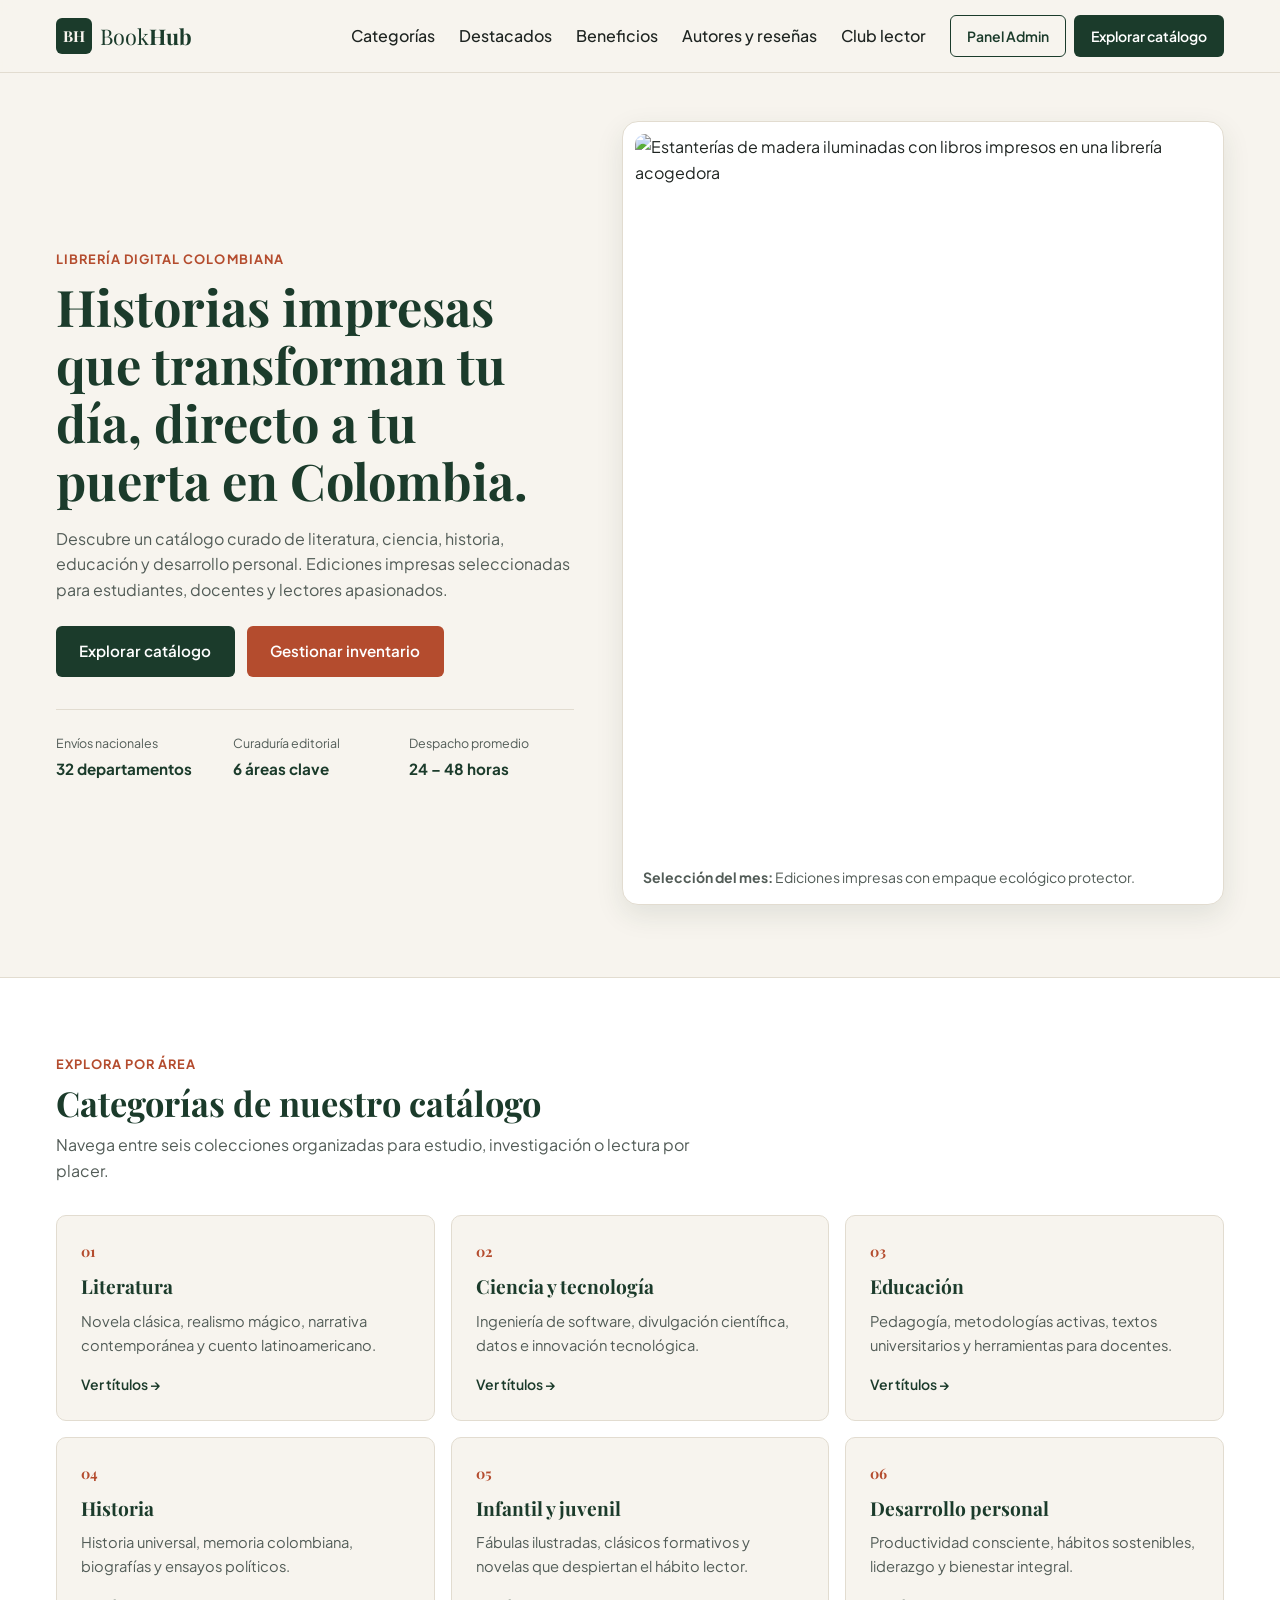
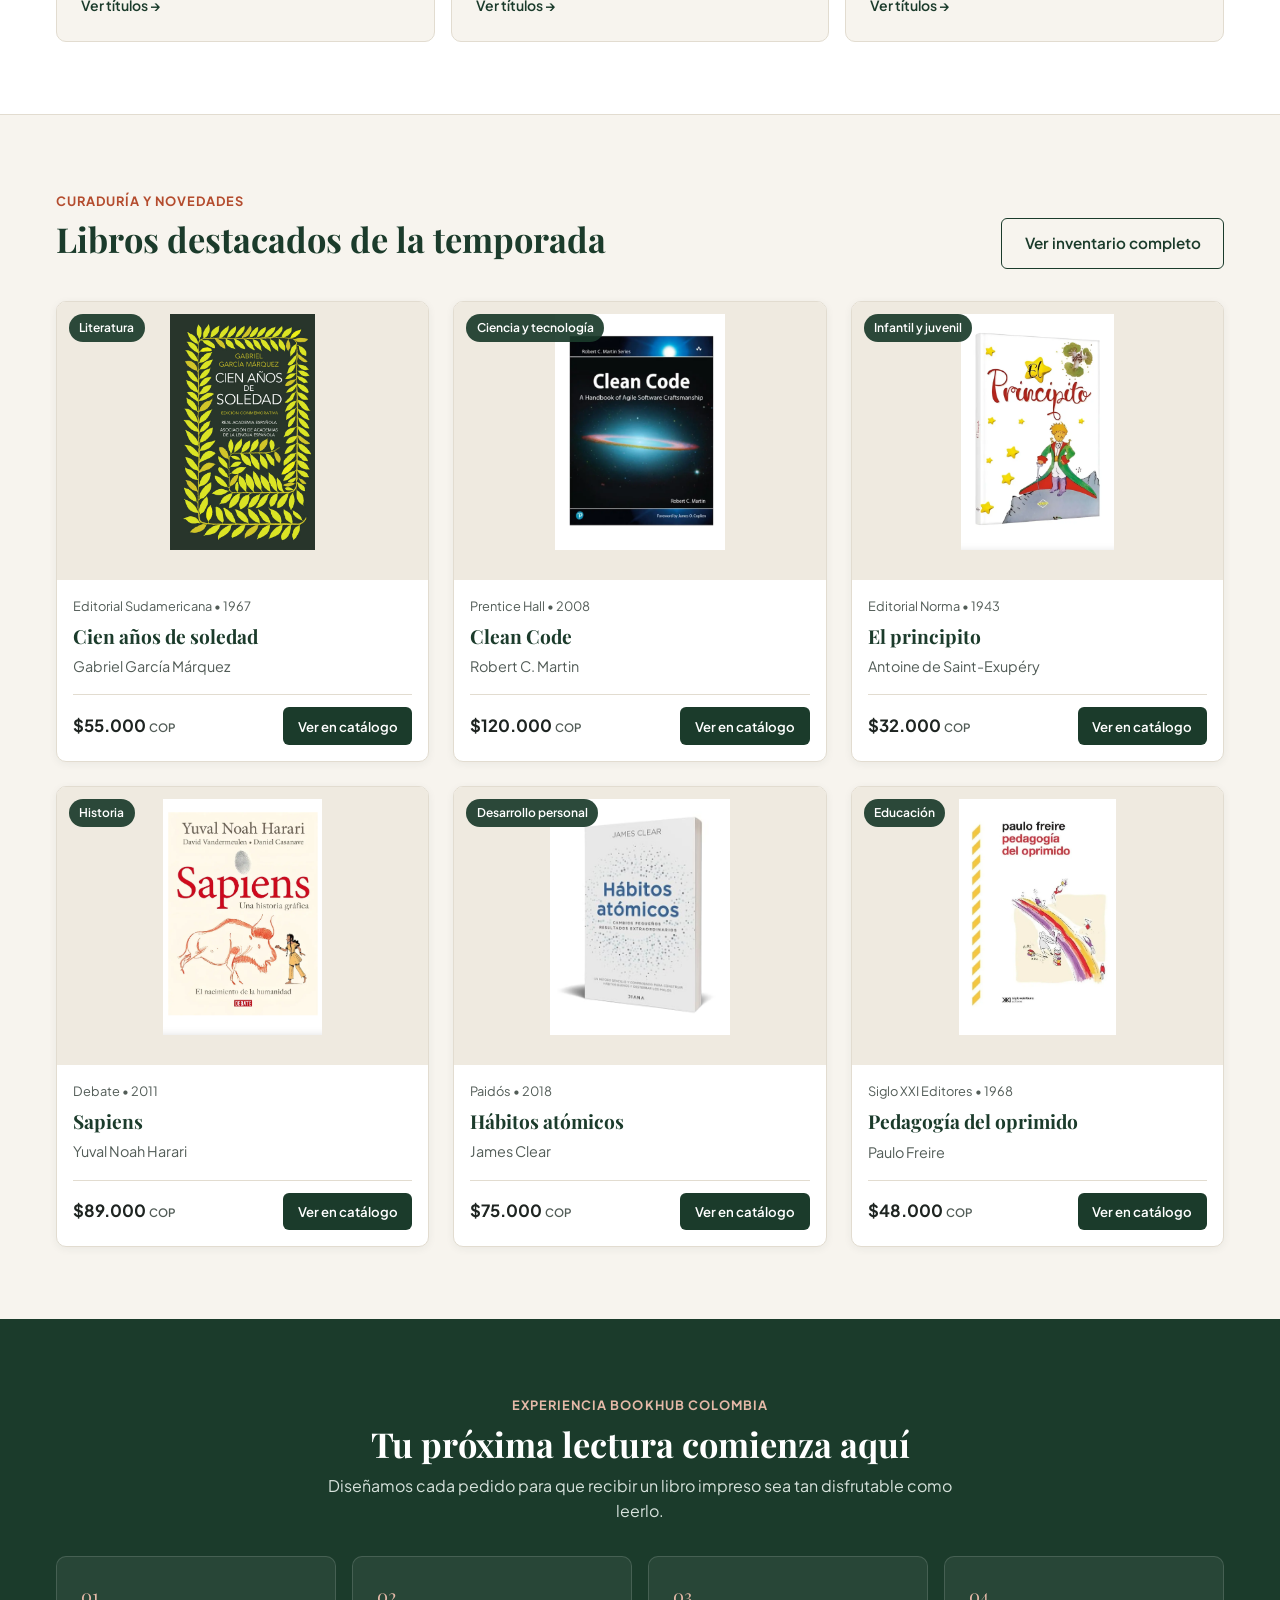
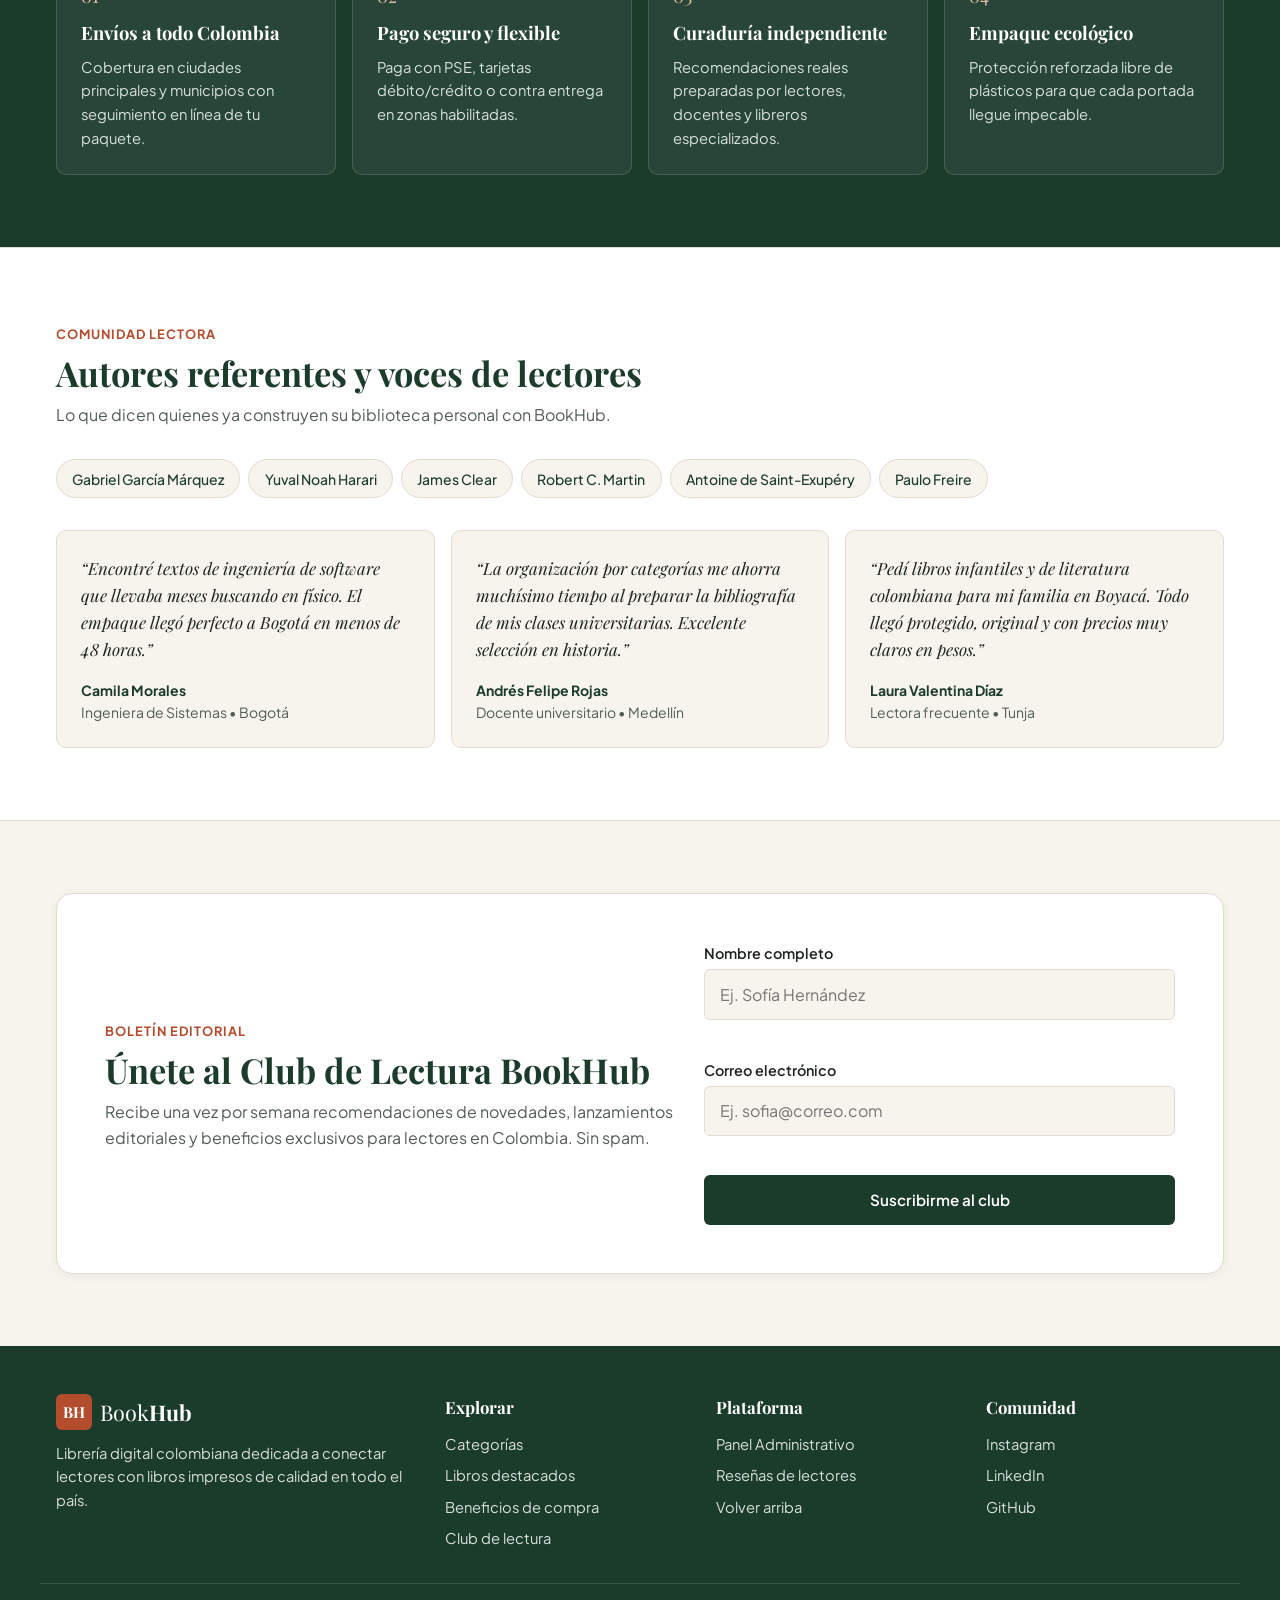
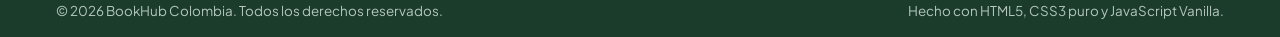
==== commit e8e98a2e: "fead: actualizar_imagenes" ====
--- a/index.html
+++ b/index.html
@@ -196,7 +196,7 @@
           <article class="book-card">
             <div class="book-cover-wrapper">
               <img
-                src="https://images.unsplash.com/photo-1515879218367-8466d910aaa4?auto=format&fit=crop&w=600&q=80"
+                src="img/clean-code.jpg.png"
                 alt="Libro técnico de desarrollo de software y código limpio"
                 class="book-cover"
                 loading="lazy"
@@ -217,7 +217,7 @@
           <article class="book-card">
             <div class="book-cover-wrapper">
               <img
-                src="https://images.unsplash.com/photo-1512820790803-83ca734da794?auto=format&fit=crop&w=600&q=80"
+                src="img/el-principito.jpg.png"
                 alt="Edición clásica de El principito junto a otros libros literarios"
                 class="book-cover"
                 loading="lazy"
@@ -238,7 +238,7 @@
           <article class="book-card">
             <div class="book-cover-wrapper">
               <img
-                src="https://images.unsplash.com/photo-1461360370896-922624d12aa1?auto=format&fit=crop&w=600&q=80"
+                src="img/sapiens.jpg.png"
                 alt="Libro de historia universal Sapiens sobre escritorio editorial"
                 class="book-cover"
                 loading="lazy"
@@ -259,7 +259,7 @@
           <article class="book-card">
             <div class="book-cover-wrapper">
               <img
-                src="https://images.unsplash.com/photo-1455390582262-044cdead277a?auto=format&fit=crop&w=600&q=80"
+                src="img/habitos-atomicos.jpg.png"
                 alt="Cuaderno y libro de desarrollo personal Hábitos atómicos"
                 class="book-cover"
                 loading="lazy"
@@ -280,7 +280,7 @@
           <article class="book-card">
             <div class="book-cover-wrapper">
               <img
-                src="https://images.unsplash.com/photo-1524995997946-a1c2e315a42f?auto=format&fit=crop&w=600&q=80"
+                src="img/pedagogia-del-oprimido.jpg.png"
                 alt="Selección de libros de educación y pedagogía contemporánea"
                 class="book-cover"
                 loading="lazy"
